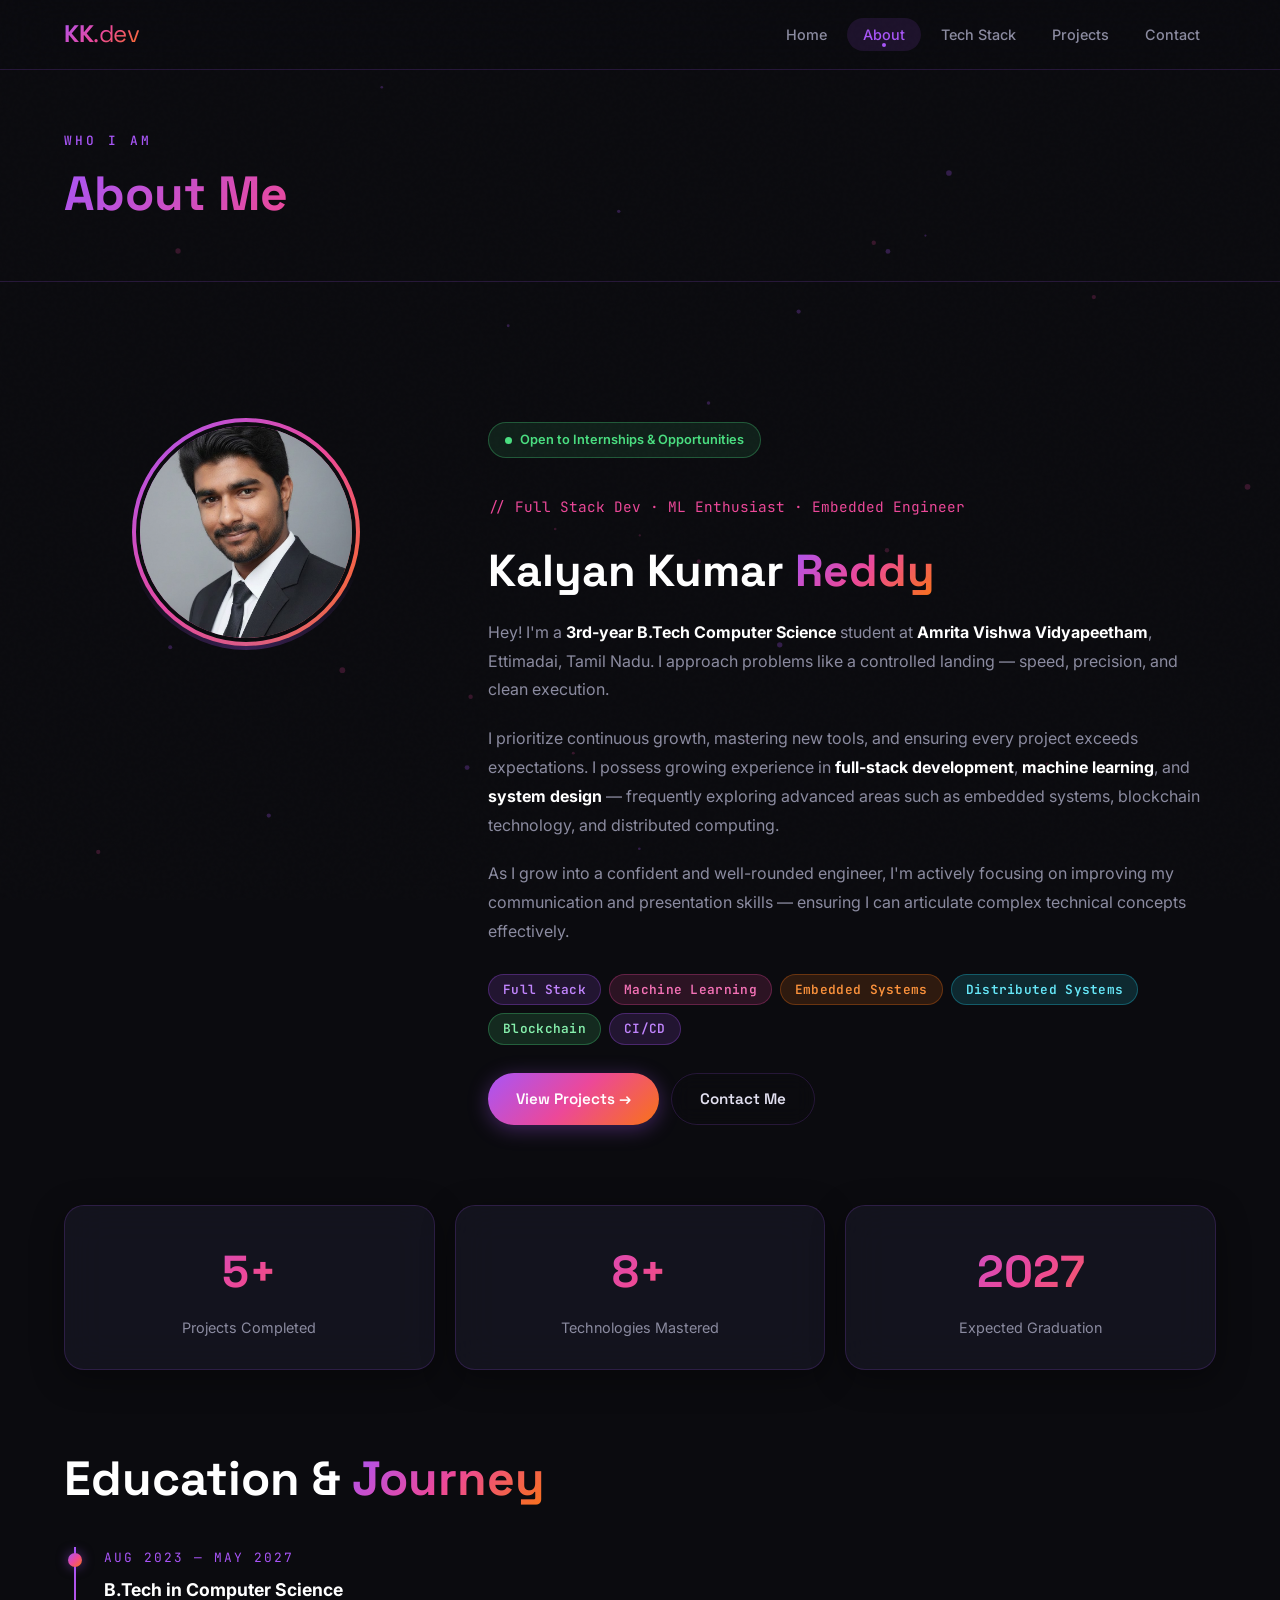
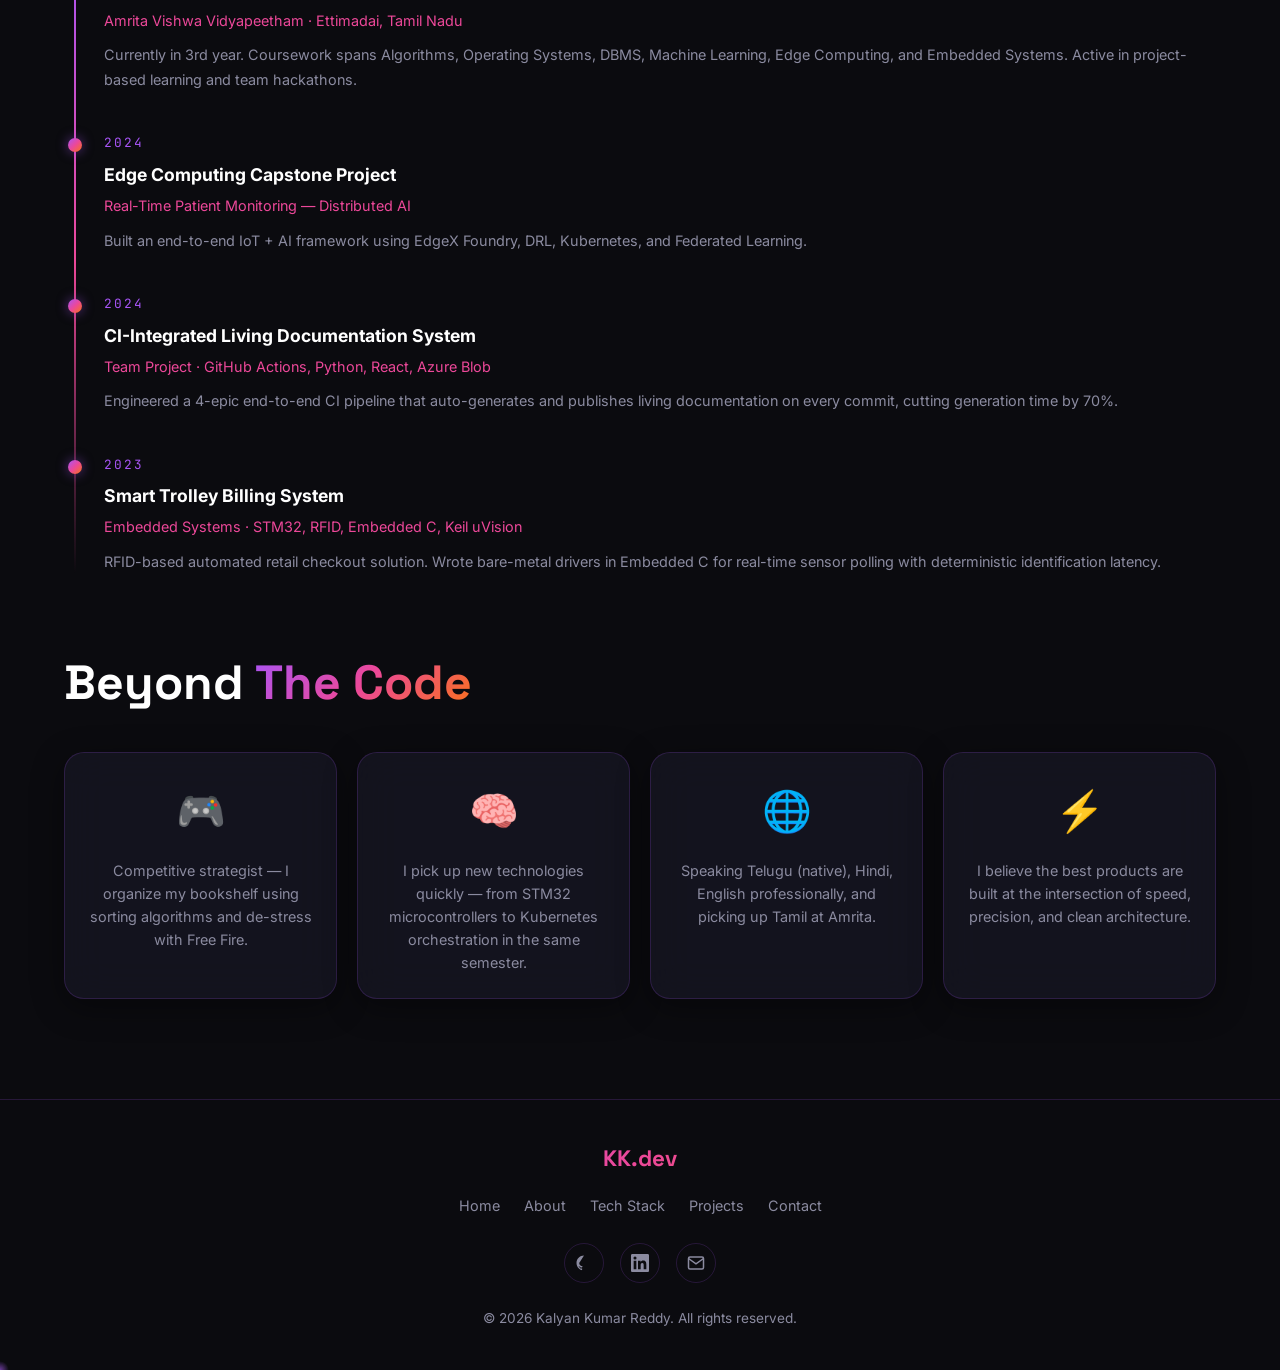
==== about.html @ bf046688 "Initial commit: Premium multi-page portfolio with 5 projects" ====
<!DOCTYPE html>
<html lang="en">
<head>
  <meta charset="UTF-8">
  <meta name="viewport" content="width=device-width, initial-scale=1.0">
  <meta name="description" content="About Kalyan Kumar Reddy — CS Student, Full Stack Developer, and Embedded Systems enthusiast at Amrita Vishwa Vidyapeetham.">
  <title>About | Kalyan Kumar Reddy</title>
  <link rel="stylesheet" href="css/style.css">
  <style>
    .about-section { padding: 80px 0 100px; }

    /* ── Intro Split ── */
    .about-intro {
      display: grid;
      grid-template-columns: 1fr 2fr;
      gap: 60px;
      align-items: start;
      margin-bottom: 80px;
    }

    /* Profile Photo */
    .photo-wrap {
      position: relative;
      display: flex;
      justify-content: center;
    }
    .photo-ring {
      position: relative;
      width: 220px;
      height: 220px;
    }
    .photo-ring::before {
      content: '';
      position: absolute;
      inset: -4px;
      border-radius: 50%;
      background: var(--grad-main);
      animation: spinRing 4s linear infinite;
      z-index: 0;
    }
    .photo-ring::after {
      content: '';
      position: absolute;
      inset: -8px;
      border-radius: 50%;
      background: conic-gradient(transparent 30%, rgba(168,85,247,0.3) 50%, transparent 70%);
      animation: spinRing 6s linear infinite reverse;
      z-index: 0;
    }
    @keyframes spinRing {
      from { transform: rotate(0deg); }
      to   { transform: rotate(360deg); }
    }
    .photo-ring img {
      width: 100%;
      height: 100%;
      object-fit: cover;
      border-radius: 50%;
      border: 4px solid var(--clr-bg);
      position: relative;
      z-index: 1;
    }
    .photo-placeholder {
      width: 100%;
      height: 100%;
      border-radius: 50%;
      border: 4px solid var(--clr-bg);
      background: linear-gradient(135deg, rgba(168,85,247,0.3), rgba(236,72,153,0.3));
      display: flex;
      align-items: center;
      justify-content: center;
      font-size: 5rem;
      position: relative;
      z-index: 1;
    }

    /* Bio Content */
    .about-bio { display: flex; flex-direction: column; gap: 20px; }
    .about-bio h1 { font-size: clamp(2rem, 4vw, 2.8rem); }
    .about-bio .role-tag {
      font-family: 'JetBrains Mono', monospace;
      font-size: 0.9rem;
      color: var(--clr-pink);
      margin-bottom: 4px;
    }
    .about-bio p { color: var(--clr-muted); font-size: 1rem; line-height: 1.8; }
    .about-bio p strong { color: var(--clr-white); }

    .interest-tags {
      display: flex;
      flex-wrap: wrap;
      gap: 8px;
      margin-top: 8px;
    }

    .about-ctas {
      display: flex;
      gap: 12px;
      flex-wrap: wrap;
      margin-top: 8px;
    }

    /* ── Stats Cards ── */
    .stats-grid {
      display: grid;
      grid-template-columns: repeat(3, 1fr);
      gap: 20px;
      margin-bottom: 80px;
    }
    .stat-card {
      padding: 28px;
      text-align: center;
    }
    .stat-card .big-num {
      font-family: 'Space Grotesk', sans-serif;
      font-size: 2.8rem;
      font-weight: 800;
      background: var(--grad-main);
      -webkit-background-clip: text;
      -webkit-text-fill-color: transparent;
      background-clip: text;
      margin-bottom: 6px;
    }
    .stat-card .big-label {
      font-size: 0.9rem;
      color: var(--clr-muted);
    }

    /* ── Timeline ── */
    .timeline-section h2 { margin-bottom: 40px; }
    .timeline {
      position: relative;
      padding-left: 40px;
    }
    .timeline::before {
      content: '';
      position: absolute;
      left: 10px;
      top: 0;
      bottom: 0;
      width: 2px;
      background: linear-gradient(180deg, var(--clr-purple), var(--clr-pink), transparent);
    }
    .timeline-item {
      position: relative;
      margin-bottom: 40px;
    }
    .timeline-dot {
      position: absolute;
      left: -36px;
      top: 6px;
      width: 14px;
      height: 14px;
      border-radius: 50%;
      background: var(--grad-main);
      box-shadow: 0 0 12px rgba(168,85,247,0.5);
    }
    .timeline-date {
      font-family: 'JetBrains Mono', monospace;
      font-size: 0.8rem;
      color: var(--clr-purple);
      letter-spacing: 2px;
      margin-bottom: 6px;
    }
    .timeline-title {
      font-size: 1.1rem;
      font-weight: 700;
      color: var(--clr-white);
      margin-bottom: 4px;
    }
    .timeline-subtitle {
      font-size: 0.9rem;
      color: var(--clr-pink);
      margin-bottom: 10px;
    }
    .timeline-desc {
      font-size: 0.9rem;
      color: var(--clr-muted);
      line-height: 1.7;
    }

    /* ── Quirky Facts ── */
    .quirky-section { margin-top: 80px; }
    .quirky-grid {
      display: grid;
      grid-template-columns: repeat(auto-fit, minmax(220px, 1fr));
      gap: 20px;
      margin-top: 40px;
    }
    .quirky-card {
      padding: 24px;
      text-align: center;
      display: flex;
      flex-direction: column;
      align-items: center;
      gap: 14px;
    }
    .quirky-emoji { font-size: 2.5rem; }
    .quirky-text { font-size: 0.9rem; color: var(--clr-muted); line-height: 1.6; }

    /* ── Page Hero ── */
    .page-hero {
      padding: 60px 0 40px;
      border-bottom: 1px solid var(--clr-border);
      margin-bottom: 60px;
    }

    @media (max-width: 768px) {
      .about-intro { grid-template-columns: 1fr; gap: 40px; }
      .photo-wrap { margin-bottom: 0; }
      .stats-grid { grid-template-columns: 1fr 1fr; }
    }
    @media (max-width: 480px) {
      .stats-grid { grid-template-columns: 1fr; }
    }
  </style>
</head>
<body>
  <canvas id="about-canvas" class="page-canvas"></canvas>
  <div class="scroll-progress" id="scroll-progress"></div>

  <nav class="main-nav">
    <div class="nav-inner">
      <a href="index.html" class="nav-logo">KK<span>.dev</span></a>
      <ul class="nav-links">
        <li><a href="index.html">Home</a></li>
        <li><a href="about.html">About</a></li>
        <li><a href="tech-stack.html">Tech Stack</a></li>
        <li><a href="projects.html">Projects</a></li>
        <li><a href="contact.html">Contact</a></li>
      </ul>
      <div class="hamburger" id="hamburger"><span></span><span></span><span></span></div>
    </div>
  </nav>
  <div class="mobile-nav" id="mobile-nav">
    <a href="index.html">Home</a>
    <a href="about.html">About</a>
    <a href="tech-stack.html">Tech Stack</a>
    <a href="projects.html">Projects</a>
    <a href="contact.html">Contact</a>
  </div>

  <main class="page-wrapper">
    <div class="page-hero">
      <div class="container">
        <span class="section-label">Who I Am</span>
        <h1 class="section-title gradient-text" style="max-width:500px;">About Me</h1>
      </div>
    </div>

    <section class="about-section">
      <div class="container">

        <!-- ── Intro Split ── -->
        <div class="about-intro">
          <div class="photo-wrap reveal">
            <div class="photo-ring">
              <!-- Try local photo first, fallback to emoji avatar -->
              <img src="my.jpg" alt="Kalyan Kumar Reddy"
                onerror="this.style.display='none'; this.nextElementSibling.style.display='flex';">
              <div class="photo-placeholder" style="display:none;">🧑‍💻</div>
            </div>
          </div>

          <div class="about-bio reveal reveal-delay-1">
            <div class="status-badge" style="width:fit-content; margin-bottom:16px;">
              <div class="status-dot"></div>
              Open to Internships & Opportunities
            </div>

            <p class="role-tag">// Full Stack Dev · ML Enthusiast · Embedded Engineer</p>
            <h1>Kalyan Kumar <span class="gradient-text">Reddy</span></h1>

            <p>
              Hey! I'm a <strong>3rd-year B.Tech Computer Science</strong> student at
              <strong>Amrita Vishwa Vidyapeetham</strong>, Ettimadai, Tamil Nadu.
              I approach problems like a controlled landing — speed, precision, and clean execution.
            </p>

            <p>
              I prioritize continuous growth, mastering new tools, and ensuring every project exceeds expectations.
              I possess growing experience in <strong>full-stack development</strong>, <strong>machine learning</strong>,
              and <strong>system design</strong> — frequently exploring advanced areas such as embedded systems,
              blockchain technology, and distributed computing.
            </p>

            <p>
              As I grow into a confident and well-rounded engineer, I'm actively focusing on improving my
              communication and presentation skills — ensuring I can articulate complex technical concepts effectively.
            </p>

            <div class="interest-tags">
              <span class="pill pill-purple">Full Stack</span>
              <span class="pill pill-pink">Machine Learning</span>
              <span class="pill pill-orange">Embedded Systems</span>
              <span class="pill pill-cyan">Distributed Systems</span>
              <span class="pill pill-green">Blockchain</span>
              <span class="pill pill-purple">CI/CD</span>
            </div>

            <div class="about-ctas">
              <a href="projects.html" class="btn btn-primary">View Projects →</a>
              <a href="contact.html" class="btn btn-ghost">Contact Me</a>
            </div>
          </div>
        </div>

        <!-- ── Stats ── -->
        <div class="stats-grid">
          <div class="glass-card stat-card reveal">
            <div class="big-num">5+</div>
            <div class="big-label">Projects Completed</div>
          </div>
          <div class="glass-card stat-card reveal reveal-delay-1">
            <div class="big-num">8+</div>
            <div class="big-label">Technologies Mastered</div>
          </div>
          <div class="glass-card stat-card reveal reveal-delay-2">
            <div class="big-num">2027</div>
            <div class="big-label">Expected Graduation</div>
          </div>
        </div>

        <!-- ── Timeline ── -->
        <div class="timeline-section reveal">
          <h2 class="section-title">Education & <span class="gradient-text">Journey</span></h2>
          <div class="timeline">

            <div class="timeline-item reveal reveal-delay-1">
              <div class="timeline-dot"></div>
              <div class="timeline-date">AUG 2023 — MAY 2027</div>
              <div class="timeline-title">B.Tech in Computer Science</div>
              <div class="timeline-subtitle">Amrita Vishwa Vidyapeetham · Ettimadai, Tamil Nadu</div>
              <div class="timeline-desc">
                Currently in 3rd year. Coursework spans Algorithms, Operating Systems, DBMS, Machine Learning,
                Edge Computing, and Embedded Systems. Active in project-based learning and team hackathons.
              </div>
            </div>

            <div class="timeline-item reveal reveal-delay-2">
              <div class="timeline-dot"></div>
              <div class="timeline-date">2024</div>
              <div class="timeline-title">Edge Computing Capstone Project</div>
              <div class="timeline-subtitle">Real-Time Patient Monitoring — Distributed AI</div>
              <div class="timeline-desc">
                Built an end-to-end IoT + AI framework using EdgeX Foundry, DRL, Kubernetes, and Federated Learning.
              </div>
            </div>

            <div class="timeline-item reveal reveal-delay-3">
              <div class="timeline-dot"></div>
              <div class="timeline-date">2024</div>
              <div class="timeline-title">CI-Integrated Living Documentation System</div>
              <div class="timeline-subtitle">Team Project · GitHub Actions, Python, React, Azure Blob</div>
              <div class="timeline-desc">
                Engineered a 4-epic end-to-end CI pipeline that auto-generates and publishes living documentation
                on every commit, cutting generation time by 70%.
              </div>
            </div>

            <div class="timeline-item reveal reveal-delay-4">
              <div class="timeline-dot"></div>
              <div class="timeline-date">2023</div>
              <div class="timeline-title">Smart Trolley Billing System</div>
              <div class="timeline-subtitle">Embedded Systems · STM32, RFID, Embedded C, Keil uVision</div>
              <div class="timeline-desc">
                RFID-based automated retail checkout solution. Wrote bare-metal drivers in Embedded C for real-time
                sensor polling with deterministic identification latency.
              </div>
            </div>
          </div>
        </div>

        <!-- ── Quirky Facts ── -->
        <div class="quirky-section reveal">
          <h2 class="section-title">Beyond <span class="gradient-text">The Code</span></h2>
          <div class="quirky-grid">
            <div class="glass-card quirky-card reveal reveal-delay-1">
              <div class="quirky-emoji">🎮</div>
              <div class="quirky-text">Competitive strategist — I organize my bookshelf using sorting algorithms and de-stress with Free Fire.</div>
            </div>
            <div class="glass-card quirky-card reveal reveal-delay-2">
              <div class="quirky-emoji">🧠</div>
              <div class="quirky-text">I pick up new technologies quickly — from STM32 microcontrollers to Kubernetes orchestration in the same semester.</div>
            </div>
            <div class="glass-card quirky-card reveal reveal-delay-3">
              <div class="quirky-emoji">🌐</div>
              <div class="quirky-text">Speaking Telugu (native), Hindi, English professionally, and picking up Tamil at Amrita.</div>
            </div>
            <div class="glass-card quirky-card reveal reveal-delay-4">
              <div class="quirky-emoji">⚡</div>
              <div class="quirky-text">I believe the best products are built at the intersection of speed, precision, and clean architecture.</div>
            </div>
          </div>
        </div>

      </div>
    </section>
  </main>

  <!-- Footer -->
  <footer class="site-footer">
    <div class="footer-inner">
      <div class="footer-logo">KK.dev</div>
      <div class="footer-links">
        <a href="index.html">Home</a>
        <a href="about.html">About</a>
        <a href="tech-stack.html">Tech Stack</a>
        <a href="projects.html">Projects</a>
        <a href="contact.html">Contact</a>
      </div>
      <div class="footer-social">
        <a href="https://github.com/Kalyan-4406" target="_blank" aria-label="GitHub">
          <svg width="18" height="18" fill="currentColor" viewBox="0 0 24 24"><path d="M12 2C6.477 2 2 6.484 2 12.017c0 4.418 2.865 8.163 6.83 9.48.5.092.682-.217.682-.483 0-.237-.009-.888-.013-1.745-2.782.607-3.369-1.34-3.369-1.34-.454-1.152-1.11-1.459-1.11-1.459-.908-.619.069-.608.069-.608 1.003.07 1.531 1.032 1.531 1.032.892 1.53 2.341 1.088 2.91.832.092-.647.35-1.088.636-1.338-2.22-.253-4.555-1.113-4.555-4.951 0-1.093.39-1.988.1.03-2.599-.1-.247-.432-1.285.097-2.541 0 0 .84-.27 2.75 1.026A9.564 9.564 0 0112 6.844c.85.004 1.705.115 2.504.337 1.909-1.296 2.747-1.027 2.747-1.027.546 1.279.202 2.298.1 2.541.64.7 1.028 1.595 1.028 2.688 0 3.848-2.339 4.695-4.566 4.943.359.309.678.92.678 1.855 0 1.338-.012 2.419-.012 2.747 0 .268.18.58.688.482A10.019 10.019 0 0022 12.017C22 6.484 17.522 2 12 2z"/></svg>
        </a>
        <a href="https://www.linkedin.com/in/kalyan-kumar-reddy-challa-273b43290/" target="_blank" aria-label="LinkedIn">
          <svg width="18" height="18" fill="currentColor" viewBox="0 0 24 24"><path d="M20.447 20.452h-3.554v-5.569c0-1.328-.027-3.037-1.852-3.037-1.853 0-2.136 1.445-2.136 2.939v5.667H9.351V9h3.414v1.561h.046c.477-.9 1.637-1.85 3.37-1.85 3.601 0 4.267 2.37 4.267 5.455v6.286zM5.337 7.433a2.062 2.062 0 01-2.063-2.065 2.064 2.064 0 112.063 2.065zm1.782 13.019H3.555V9h3.564v11.452zM22.225 0H1.771C.792 0 0 .774 0 1.729v20.542C0 23.227.792 24 1.771 24h20.451C23.2 24 24 23.227 24 22.271V1.729C24 .774 23.2 0 22.222 0h.003z"/></svg>
        </a>
        <a href="mailto:kalyanchalla44@gmail.com" aria-label="Email">
          <svg width="18" height="18" viewBox="0 0 24 24" fill="none" stroke="currentColor" stroke-width="2"><path d="M4 4h16c1.1 0 2 .9 2 2v12c0 1.1-.9 2-2 2H4c-1.1 0-2-.9-2-2V6c0-1.1.9-2 2-2z"/><polyline points="22,6 12,13 2,6"/></svg>
        </a>
      </div>
      <p class="footer-copy">&copy; <span id="footer-year"></span> Kalyan Kumar Reddy. All rights reserved.</p>
    </div>
  </footer>

  <script src="js/main.js"></script>
  <script>
    AmbientCanvas('about-canvas', {
      count: 30,
      colors: ['rgba(168,85,247,0.25)', 'rgba(236,72,153,0.2)'],
      maxSize: 2,
      speed: 0.2,
      connect: false
    });
  </script>
</body>
</html>
---- css/style.css ----
/* ============================================
   KK DEV PORTFOLIO — SHARED DESIGN SYSTEM
   Premium Dark-First Aesthetic
   ============================================ */

@import url('https://fonts.googleapis.com/css2?family=Space+Grotesk:wght@300;400;500;600;700&family=Inter:wght@300;400;500;600;700&family=JetBrains+Mono:wght@400;500&display=swap');

/* ── Variables ── */
:root {
  --clr-bg:         #0B0B0F;
  --clr-surface:    #12121A;
  --clr-card:       #1A1A28;
  --clr-border:     rgba(168, 85, 247, 0.18);
  --clr-purple:     #A855F7;
  --clr-pink:       #EC4899;
  --clr-orange:     #F97316;
  --clr-cyan:       #22D3EE;
  --clr-green:      #4ADE80;
  --clr-text:       #E2E0F0;
  --clr-muted:      #8B8BA0;
  --clr-white:      #FFFFFF;
  --grad-main:      linear-gradient(135deg, #A855F7 0%, #EC4899 50%, #F97316 100%);
  --grad-subtle:    linear-gradient(135deg, rgba(168,85,247,0.15), rgba(236,72,153,0.08));
  --nav-height:     70px;
  --radius-card:    20px;
  --radius-pill:    999px;
  --shadow-glow:    0 0 40px rgba(168, 85, 247, 0.25);
  --shadow-card:    0 8px 32px rgba(0, 0, 0, 0.4);
  --transition:     all 0.35s cubic-bezier(0.25, 0.8, 0.25, 1);
}

/* ── Reset & Base ── */
*, *::before, *::after {
  box-sizing: border-box;
  margin: 0;
  padding: 0;
}

html {
  scroll-behavior: smooth;
  font-size: 16px;
}

body {
  font-family: 'Inter', sans-serif;
  background-color: var(--clr-bg);
  color: var(--clr-text);
  line-height: 1.7;
  overflow-x: hidden;
  -webkit-font-smoothing: antialiased;
}

/* Noise texture overlay */
body::before {
  content: '';
  position: fixed;
  inset: 0;
  background-image: url("data:image/svg+xml,%3Csvg viewBox='0 0 256 256' xmlns='http://www.w3.org/2000/svg'%3E%3Cfilter id='noise'%3E%3CfeTurbulence type='fractalNoise' baseFrequency='0.9' numOctaves='4' stitchTiles='stitch'/%3E%3C/filter%3E%3Crect width='100%25' height='100%25' filter='url(%23noise)' opacity='0.03'/%3E%3C/svg%3E");
  pointer-events: none;
  z-index: 9999;
  opacity: 0.4;
}

h1, h2, h3, h4, h5 {
  font-family: 'Space Grotesk', sans-serif;
  font-weight: 700;
  line-height: 1.2;
  color: var(--clr-white);
}

a {
  text-decoration: none;
  color: inherit;
  transition: var(--transition);
}

img { display: block; max-width: 100%; }

/* Custom Scrollbar */
::-webkit-scrollbar { width: 6px; }
::-webkit-scrollbar-track { background: var(--clr-bg); }
::-webkit-scrollbar-thumb {
  background: linear-gradient(180deg, var(--clr-purple), var(--clr-pink));
  border-radius: var(--radius-pill);
}

/* ── Gradient Text Utility ── */
.gradient-text {
  background: var(--grad-main);
  -webkit-background-clip: text;
  -webkit-text-fill-color: transparent;
  background-clip: text;
}

/* ── Glass Card ── */
.glass-card {
  background: rgba(26, 26, 40, 0.6);
  backdrop-filter: blur(20px);
  -webkit-backdrop-filter: blur(20px);
  border: 1px solid var(--clr-border);
  border-radius: var(--radius-card);
  box-shadow: var(--shadow-card);
  transition: var(--transition);
}

.glass-card:hover {
  border-color: rgba(168, 85, 247, 0.4);
  box-shadow: var(--shadow-glow), var(--shadow-card);
  transform: translateY(-4px);
}

/* ── Pill Tags ── */
.pill {
  display: inline-flex;
  align-items: center;
  gap: 6px;
  padding: 4px 14px;
  border-radius: var(--radius-pill);
  font-size: 0.8rem;
  font-weight: 600;
  font-family: 'JetBrains Mono', monospace;
  letter-spacing: 0.3px;
  transition: var(--transition);
}

.pill-purple { background: rgba(168,85,247,0.15); color: #C084FC; border: 1px solid rgba(168,85,247,0.3); }
.pill-pink   { background: rgba(236,72,153,0.15); color: #F472B6; border: 1px solid rgba(236,72,153,0.3); }
.pill-orange { background: rgba(249,115,22,0.15); color: #FB923C; border: 1px solid rgba(249,115,22,0.3); }
.pill-cyan   { background: rgba(34,211,238,0.15); color: #67E8F9; border: 1px solid rgba(34,211,238,0.3); }
.pill-green  { background: rgba(74,222,128,0.15); color: #86EFAC; border: 1px solid rgba(74,222,128,0.3); }

/* ── Buttons ── */
.btn {
  display: inline-flex;
  align-items: center;
  gap: 8px;
  padding: 12px 28px;
  border-radius: var(--radius-pill);
  font-family: 'Space Grotesk', sans-serif;
  font-weight: 600;
  font-size: 0.95rem;
  cursor: pointer;
  border: none;
  transition: var(--transition);
  text-decoration: none;
}

.btn-primary {
  background: var(--grad-main);
  color: white;
  box-shadow: 0 4px 20px rgba(168, 85, 247, 0.35);
}
.btn-primary:hover {
  transform: translateY(-3px) scale(1.02);
  box-shadow: 0 8px 30px rgba(168, 85, 247, 0.5);
}
.btn-primary:active { transform: translateY(0); }

.btn-ghost {
  background: transparent;
  color: var(--clr-text);
  border: 1px solid var(--clr-border);
  backdrop-filter: blur(10px);
}
.btn-ghost:hover {
  border-color: var(--clr-purple);
  color: var(--clr-purple);
  background: rgba(168,85,247,0.08);
  transform: translateY(-2px);
}

/* ── Section Title ── */
.section-title {
  font-size: clamp(2rem, 4vw, 3rem);
  margin-bottom: 0.4em;
}

.section-subtitle {
  color: var(--clr-muted);
  font-size: 1.05rem;
  max-width: 500px;
  margin-bottom: 3rem;
}

.section-label {
  font-family: 'JetBrains Mono', monospace;
  font-size: 0.8rem;
  font-weight: 500;
  color: var(--clr-purple);
  letter-spacing: 3px;
  text-transform: uppercase;
  margin-bottom: 0.8rem;
  display: block;
}

/* ── Page Wrapper ── */
.page-wrapper {
  min-height: 100vh;
  padding-top: var(--nav-height);
}

.container {
  max-width: 1200px;
  margin: 0 auto;
  padding: 0 24px;
}

/* ── Section ── */
.section {
  padding: 80px 0;
}

/* ── Page Canvas (ambient bg) ── */
.page-canvas {
  position: fixed;
  inset: 0;
  width: 100%;
  height: 100%;
  z-index: -1;
  pointer-events: none;
}

/* ============================================
   NAVIGATION
   ============================================ */
.main-nav {
  position: fixed;
  top: 0;
  left: 0;
  right: 0;
  height: var(--nav-height);
  z-index: 1000;
  background: rgba(11, 11, 15, 0.8);
  backdrop-filter: blur(24px);
  -webkit-backdrop-filter: blur(24px);
  border-bottom: 1px solid var(--clr-border);
  transition: var(--transition);
}

.nav-inner {
  max-width: 1200px;
  margin: 0 auto;
  padding: 0 24px;
  height: 100%;
  display: flex;
  align-items: center;
  justify-content: space-between;
}

.nav-logo {
  font-family: 'Space Grotesk', sans-serif;
  font-size: 1.5rem;
  font-weight: 700;
  background: var(--grad-main);
  -webkit-background-clip: text;
  -webkit-text-fill-color: transparent;
  background-clip: text;
  letter-spacing: -0.5px;
}
.nav-logo span { color: var(--clr-muted); font-weight: 400; }

.nav-links {
  display: flex;
  align-items: center;
  gap: 4px;
  list-style: none;
}

.nav-links a {
  position: relative;
  padding: 8px 16px;
  border-radius: var(--radius-pill);
  font-size: 0.9rem;
  font-weight: 500;
  color: var(--clr-muted);
  transition: var(--transition);
}
.nav-links a:hover, .nav-links a.active {
  color: var(--clr-white);
  background: rgba(168, 85, 247, 0.12);
}
.nav-links a.active {
  color: var(--clr-purple);
}
.nav-links a.active::after {
  content: '';
  position: absolute;
  bottom: 4px;
  left: 50%;
  transform: translateX(-50%);
  width: 4px;
  height: 4px;
  border-radius: 50%;
  background: var(--clr-purple);
}

/* Hamburger (mobile) */
.hamburger {
  display: none;
  flex-direction: column;
  gap: 5px;
  cursor: pointer;
  padding: 8px;
  border-radius: 8px;
  transition: var(--transition);
}
.hamburger span {
  display: block;
  width: 24px;
  height: 2px;
  background: var(--clr-text);
  border-radius: 2px;
  transition: var(--transition);
}
.hamburger.open span:nth-child(1) { transform: translateY(7px) rotate(45deg); }
.hamburger.open span:nth-child(2) { opacity: 0; }
.hamburger.open span:nth-child(3) { transform: translateY(-7px) rotate(-45deg); }

/* Mobile Nav Drawer */
.mobile-nav {
  display: none;
  position: fixed;
  top: var(--nav-height);
  left: 0;
  right: 0;
  background: rgba(11, 11, 15, 0.97);
  backdrop-filter: blur(24px);
  border-bottom: 1px solid var(--clr-border);
  z-index: 999;
  padding: 20px 24px;
  flex-direction: column;
  gap: 4px;
}
.mobile-nav.open { display: flex; }
.mobile-nav a {
  padding: 14px 20px;
  border-radius: 12px;
  color: var(--clr-muted);
  font-weight: 500;
  font-size: 1.05rem;
  transition: var(--transition);
}
.mobile-nav a:hover, .mobile-nav a.active {
  background: rgba(168, 85, 247, 0.12);
  color: var(--clr-purple);
}

/* ── Scroll Progress Bar ── */
.scroll-progress {
  position: fixed;
  top: var(--nav-height);
  left: 0;
  height: 2px;
  background: var(--grad-main);
  z-index: 1001;
  width: 0%;
  transition: width 0.1s linear;
}

/* ============================================
   FOOTER
   ============================================ */
.site-footer {
  border-top: 1px solid var(--clr-border);
  padding: 40px 0;
  text-align: center;
}

.footer-inner {
  max-width: 1200px;
  margin: 0 auto;
  padding: 0 24px;
}

.footer-logo {
  font-family: 'Space Grotesk', sans-serif;
  font-size: 1.4rem;
  font-weight: 700;
  background: var(--grad-main);
  -webkit-background-clip: text;
  -webkit-text-fill-color: transparent;
  background-clip: text;
  margin-bottom: 16px;
}

.footer-links {
  display: flex;
  justify-content: center;
  gap: 24px;
  flex-wrap: wrap;
  margin-bottom: 24px;
}
.footer-links a {
  color: var(--clr-muted);
  font-size: 0.9rem;
  transition: var(--transition);
}
.footer-links a:hover { color: var(--clr-purple); }

.footer-social {
  display: flex;
  justify-content: center;
  gap: 16px;
  margin-bottom: 24px;
}
.footer-social a {
  display: flex;
  align-items: center;
  justify-content: center;
  width: 40px;
  height: 40px;
  border-radius: 50%;
  border: 1px solid var(--clr-border);
  color: var(--clr-muted);
  transition: var(--transition);
}
.footer-social a:hover {
  border-color: var(--clr-purple);
  color: var(--clr-purple);
  background: rgba(168,85,247,0.1);
  transform: translateY(-3px);
}

.footer-copy {
  color: var(--clr-muted);
  font-size: 0.85rem;
}

/* ── Reveal Animation ── */
.reveal {
  opacity: 0;
  transform: translateY(30px);
  transition: opacity 0.7s ease, transform 0.7s ease;
}
.reveal.visible {
  opacity: 1;
  transform: translateY(0);
}
.reveal-delay-1 { transition-delay: 0.1s; }
.reveal-delay-2 { transition-delay: 0.2s; }
.reveal-delay-3 { transition-delay: 0.3s; }
.reveal-delay-4 { transition-delay: 0.4s; }

/* ── Status Badge ── */
.status-badge {
  display: inline-flex;
  align-items: center;
  gap: 8px;
  padding: 6px 16px;
  border-radius: var(--radius-pill);
  font-size: 0.8rem;
  font-weight: 600;
  background: rgba(74, 222, 128, 0.1);
  border: 1px solid rgba(74, 222, 128, 0.3);
  color: var(--clr-green);
}
.status-dot {
  width: 7px;
  height: 7px;
  border-radius: 50%;
  background: var(--clr-green);
  animation: pulse-dot 1.8s ease-in-out infinite;
}
@keyframes pulse-dot {
  0%, 100% { box-shadow: 0 0 0 0 rgba(74,222,128,0.4); }
  50% { box-shadow: 0 0 0 6px rgba(74,222,128,0); }
}

/* ── Custom Cursor ── */
.cursor-glow {
  position: fixed;
  width: 18px;
  height: 18px;
  border-radius: 50%;
  background: radial-gradient(circle, rgba(168,85,247,0.6) 0%, transparent 70%);
  pointer-events: none;
  z-index: 10000;
  transform: translate(-50%, -50%);
  transition: width 0.2s, height 0.2s, opacity 0.2s;
  mix-blend-mode: screen;
}

/* ============================================
   RESPONSIVE
   ============================================ */
@media (max-width: 768px) {
  .nav-links { display: none; }
  .hamburger { display: flex; }
  .section { padding: 60px 0; }
  .container { padding: 0 16px; }
}

@media (max-width: 480px) {
  :root { --nav-height: 60px; }
  .section { padding: 48px 0; }
}
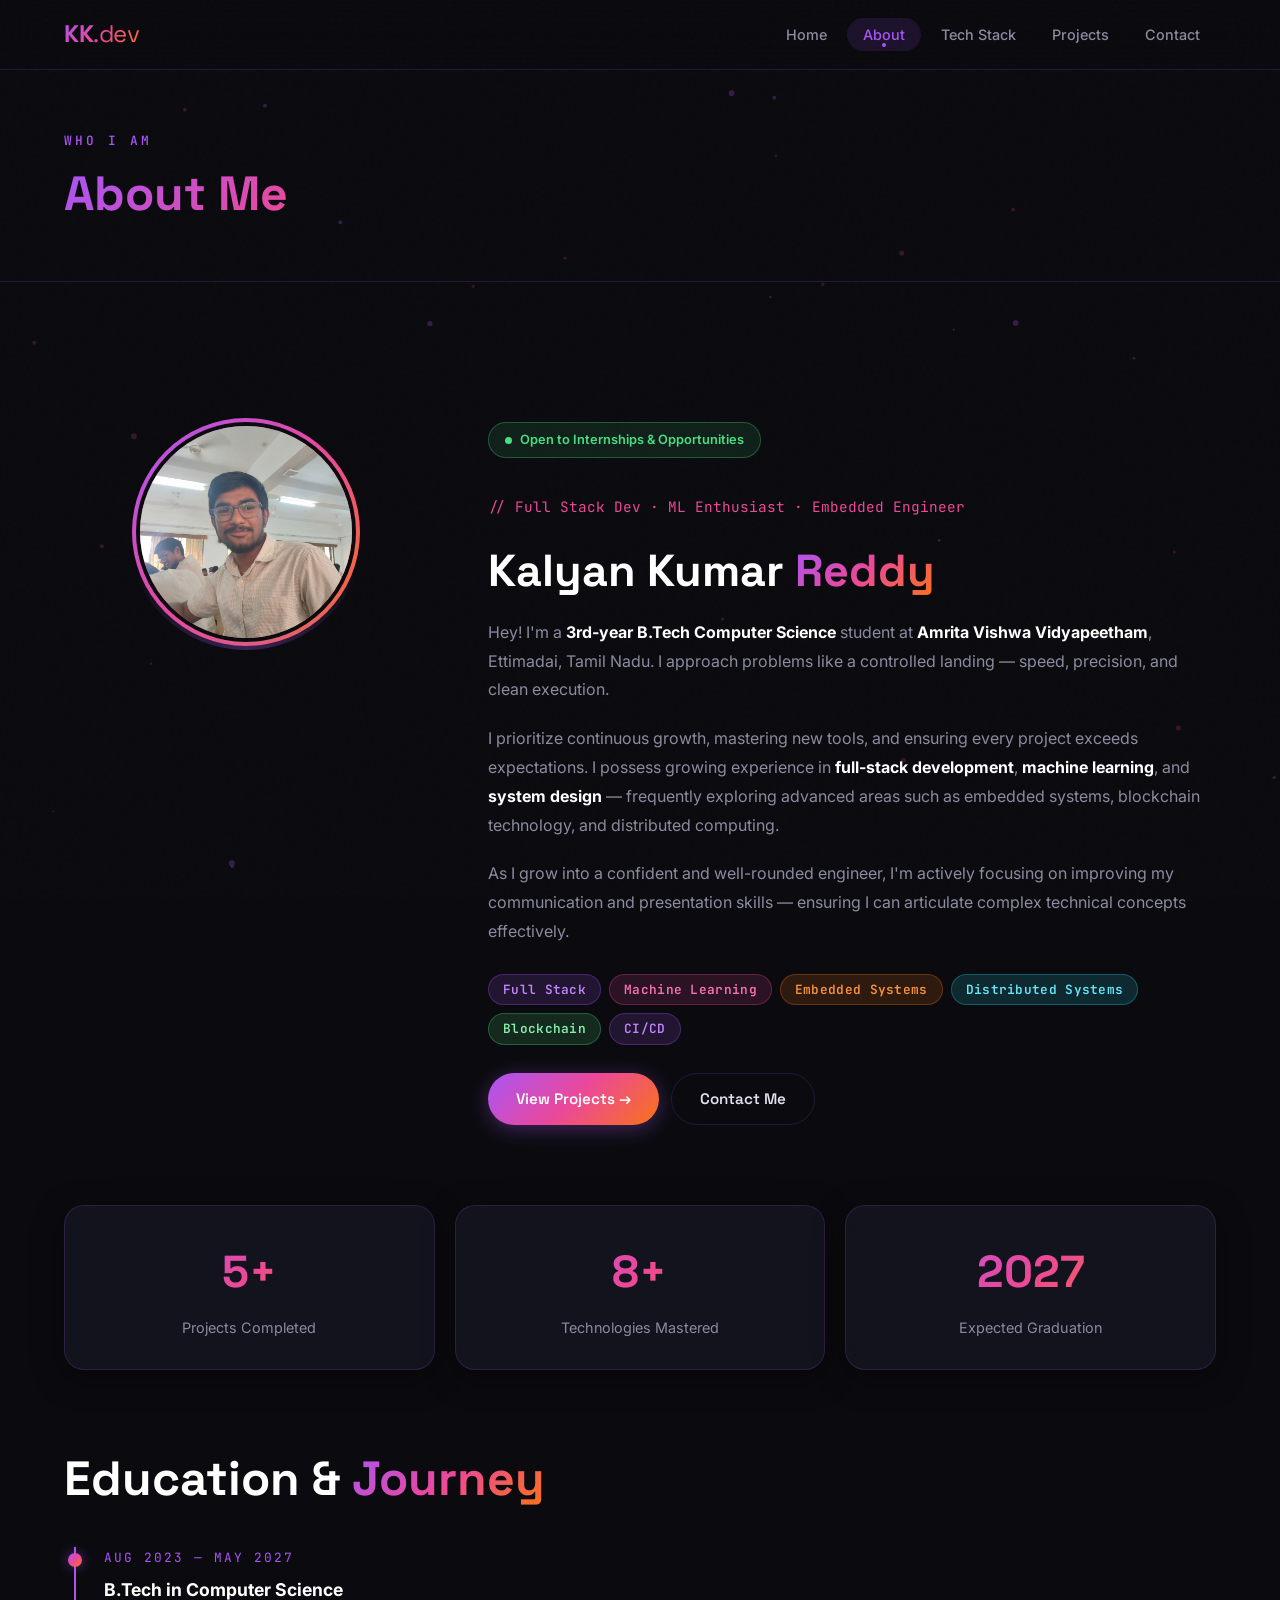
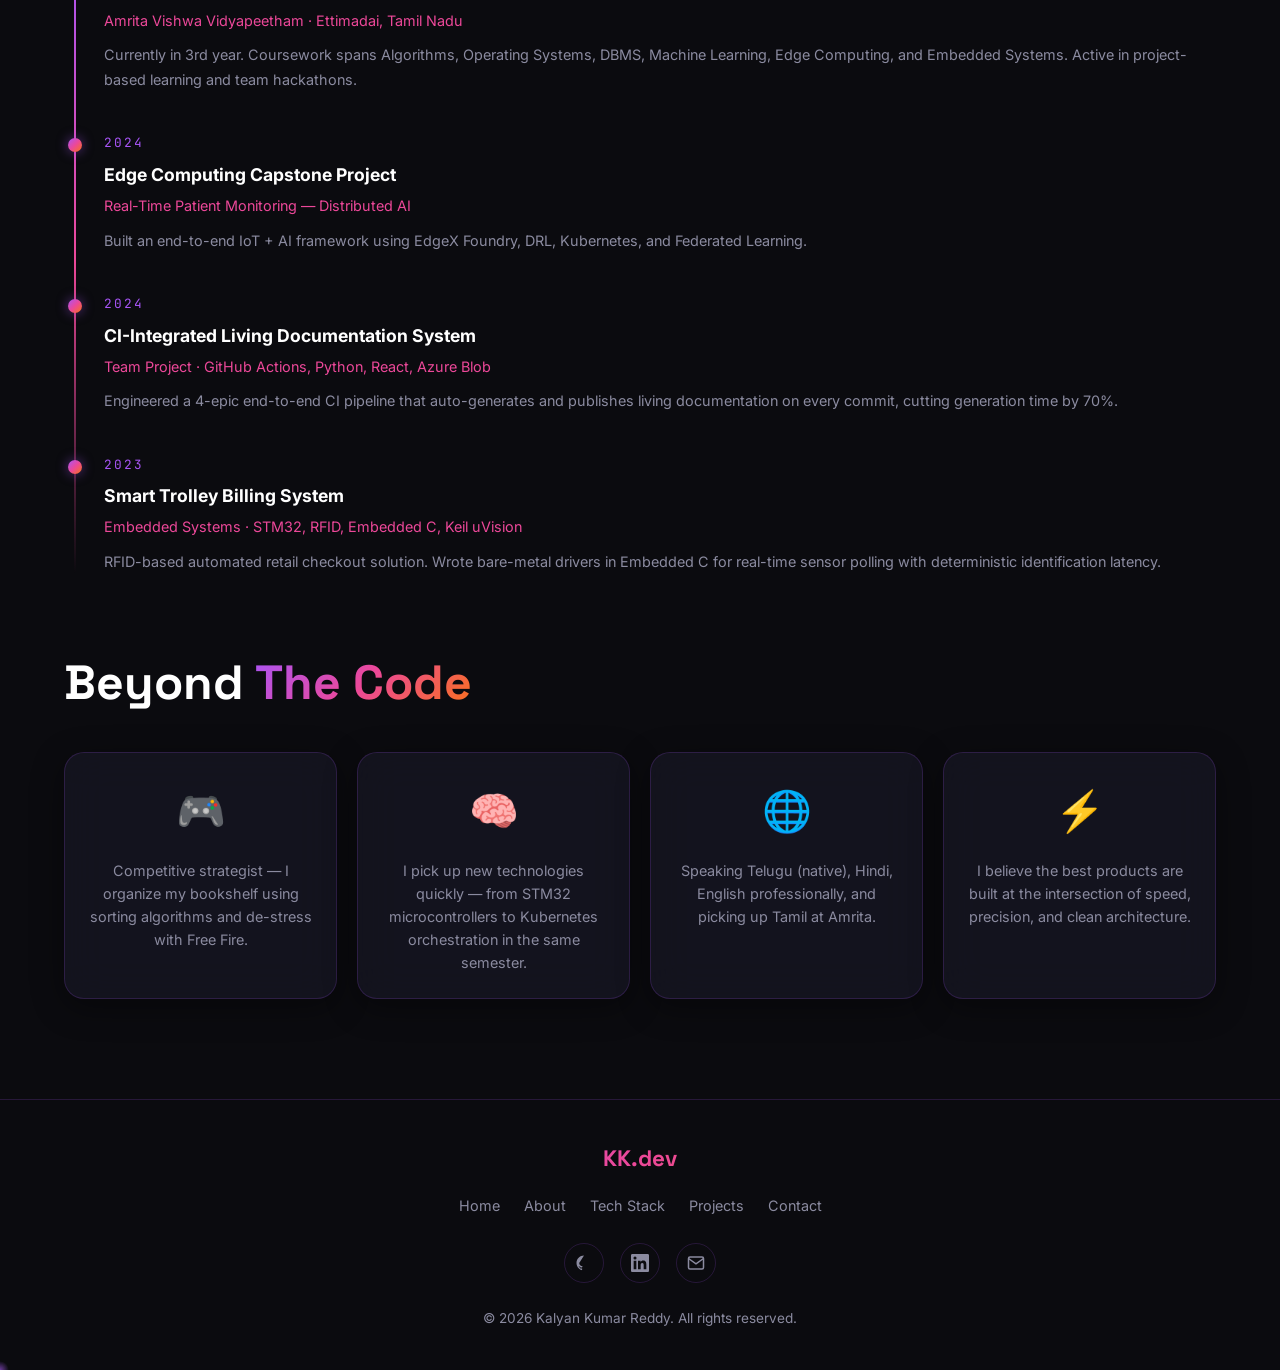
==== commit 0c0c5512: "Add profile photo and update references" ====
--- a/about.html
+++ b/about.html
@@ -256,7 +256,7 @@
           <div class="photo-wrap reveal">
             <div class="photo-ring">
               <!-- Try local photo first, fallback to emoji avatar -->
-              <img src="my.jpg" alt="Kalyan Kumar Reddy"
+              <img src="img.jpeg" alt="Kalyan Kumar Reddy"
                 onerror="this.style.display='none'; this.nextElementSibling.style.display='flex';">
               <div class="photo-placeholder" style="display:none;">🧑‍💻</div>
             </div>
